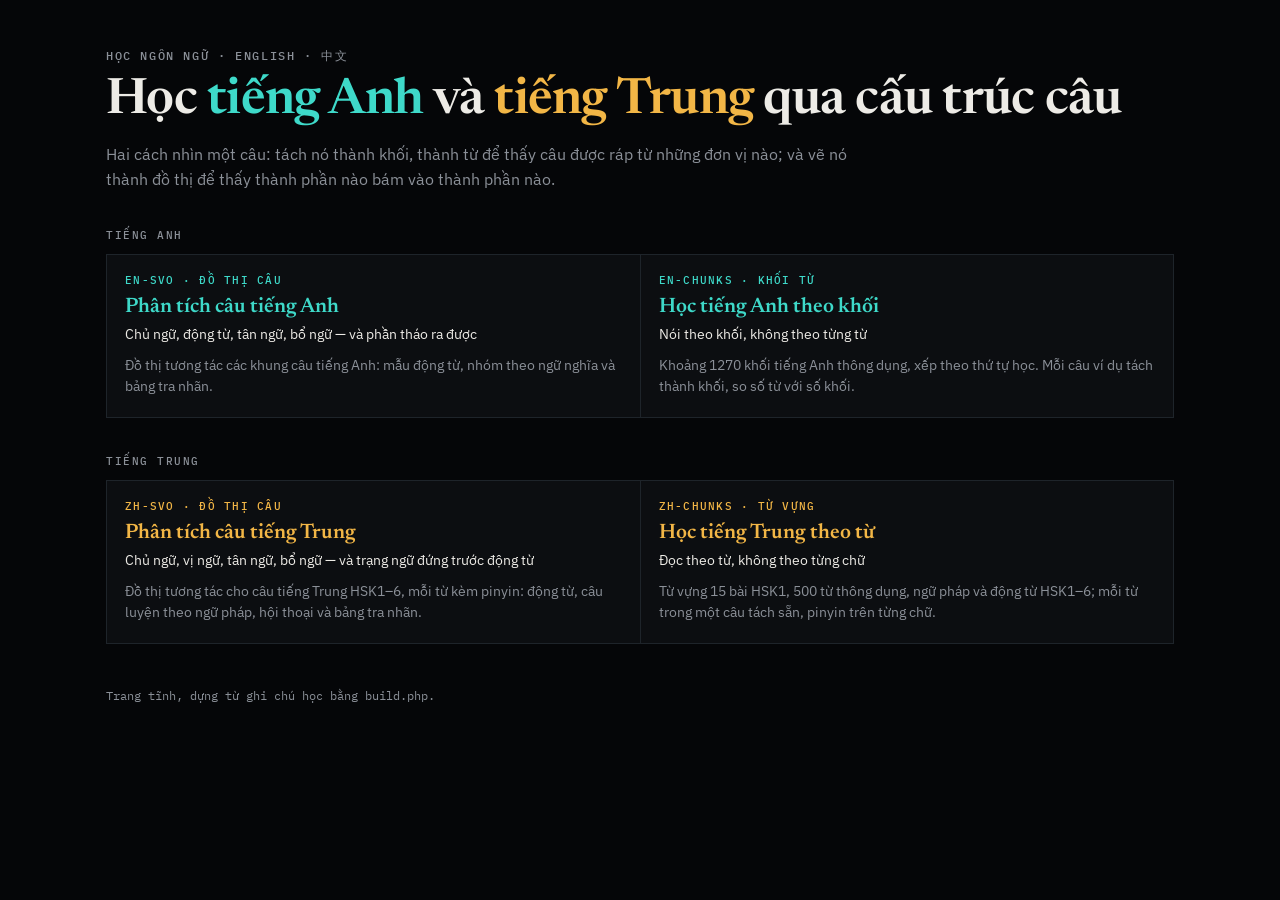
==== src/index.html @ 4fbbf84d "Trang tĩnh học tiếng Anh và tiếng Trung, tách khỏi webservice Bốn site (en-svo, en-chunks, zh-svo, z" ====
<!doctype html>
<html lang="vi">
<head>
<meta charset="utf-8">
<meta name="viewport" content="width=device-width, initial-scale=1">
<title>Học ngôn ngữ</title>
<meta name="description" content="Học tiếng Anh và tiếng Trung qua cấu trúc câu và cụm từ: đồ thị câu, khối từ, pinyin trên từng chữ.">
<link rel="stylesheet" href="https://fonts.googleapis.com/css2?family=IBM+Plex+Mono:wght@400;500&family=IBM+Plex+Sans:wght@400;500;600&family=Newsreader:opsz,wght@6..72,400;6..72,600&display=swap">
<style>
  /* Cùng tông noir với bốn site bên dưới, không đổi theo sáng/tối của máy. */
  :root{
    --bg:#050608; --panel:#0C0E11; --panel2:#161B20; --ink:#EDEBE6; --muted:#8B9098; --line:#1E242A;
    --en:#3ED9C9; --zh:#F2B646;
  }
  *{box-sizing:border-box}
  body{margin:0; background:var(--bg); color:var(--ink);
    font:15px/1.55 "IBM Plex Sans", system-ui, -apple-system, "Segoe UI", sans-serif; -webkit-font-smoothing:antialiased}
  .wrap{max-width:1100px; margin:0 auto; padding:48px 16px 64px}
  .eyebrow{margin:0 0 10px; color:var(--muted); font:500 11.5px "IBM Plex Mono", monospace; letter-spacing:.14em; text-transform:uppercase}
  h1{margin:0 0 14px; font:600 clamp(30px, 5vw, 50px)/1.08 "Newsreader", Georgia, serif; letter-spacing:-.015em}
  h1 em{font-style:normal; color:var(--en)} h1 i{font-style:normal; color:var(--zh)}
  .lede{margin:0 0 36px; max-width:760px; color:var(--muted); font-size:16px}
  h2{margin:36px 0 12px; font:500 11px "IBM Plex Mono", monospace; letter-spacing:.14em; text-transform:uppercase; color:var(--muted)}
  .grid{display:grid; grid-template-columns:repeat(auto-fit, minmax(260px, 1fr)); gap:1px; background:var(--line); border:1px solid var(--line)}
  a.card{display:block; padding:18px 18px 20px; background:var(--panel); color:inherit; text-decoration:none; transition:background .12s}
  a.card:hover{background:var(--panel2)}
  a.card:focus-visible{outline:2px solid var(--k); outline-offset:-2px}
  .en{--k:var(--en)} .zh{--k:var(--zh)}
  .card .n{display:block; margin-bottom:8px; color:var(--k); font:500 10.5px "IBM Plex Mono", monospace; letter-spacing:.12em; text-transform:uppercase}
  .card h3{margin:0 0 4px; font:600 21px/1.2 "Newsreader", Georgia, serif; color:var(--k)}
  .card .tag{margin:0 0 10px; color:var(--ink); font-size:13.5px}
  .card p{margin:0; color:var(--muted); font-size:13.5px}
  footer{margin-top:44px; color:var(--muted); font:12px "IBM Plex Mono", monospace}
</style>
</head>
<body>
<div class="wrap">
  <p class="eyebrow">Học ngôn ngữ · <span lang="en">English</span> · <span lang="zh">中文</span></p>
  <h1>Học <em>tiếng Anh</em> và <i>tiếng Trung</i> qua cấu trúc câu</h1>
  <p class="lede">Hai cách nhìn một câu: tách nó thành khối, thành từ để thấy câu được ráp từ những đơn vị nào; và vẽ
    nó thành đồ thị để thấy thành phần nào bám vào thành phần nào.</p>

  <h2>Tiếng Anh</h2>
  <div class="grid">
    <a class="card en" href="en-svo/index.html">
      <span class="n">en-svo · đồ thị câu</span>
      <h3>Phân tích câu tiếng Anh</h3>
      <p class="tag">Chủ ngữ, động từ, tân ngữ, bổ ngữ — và phần tháo ra được</p>
      <p>Đồ thị tương tác các khung câu tiếng Anh: mẫu động từ, nhóm theo ngữ nghĩa và bảng tra nhãn.</p>
    </a>
    <a class="card en" href="en-chunks/index.html">
      <span class="n">en-chunks · khối từ</span>
      <h3>Học tiếng Anh theo khối</h3>
      <p class="tag">Nói theo khối, không theo từng từ</p>
      <p>Khoảng 1270 khối tiếng Anh thông dụng, xếp theo thứ tự học. Mỗi câu ví dụ tách thành khối, so số từ với số khối.</p>
    </a>
  </div>

  <h2>Tiếng Trung</h2>
  <div class="grid">
    <a class="card zh" href="zh-svo/index.html">
      <span class="n">zh-svo · đồ thị câu</span>
      <h3>Phân tích câu tiếng Trung</h3>
      <p class="tag">Chủ ngữ, vị ngữ, tân ngữ, bổ ngữ — và trạng ngữ đứng trước động từ</p>
      <p>Đồ thị tương tác cho câu tiếng Trung HSK1–6, mỗi từ kèm pinyin: động từ, câu luyện theo ngữ pháp, hội thoại và bảng tra nhãn.</p>
    </a>
    <a class="card zh" href="zh-chunks/index.html">
      <span class="n">zh-chunks · từ vựng</span>
      <h3>Học tiếng Trung theo từ</h3>
      <p class="tag">Đọc theo từ, không theo từng chữ</p>
      <p>Từ vựng 15 bài HSK1, 500 từ thông dụng, ngữ pháp và động từ HSK1–6; mỗi từ trong một câu tách sẵn, pinyin trên từng chữ.</p>
    </a>
  </div>

  <footer>Trang tĩnh, dựng từ ghi chú học bằng build.php.</footer>
</div>
</body>
</html>
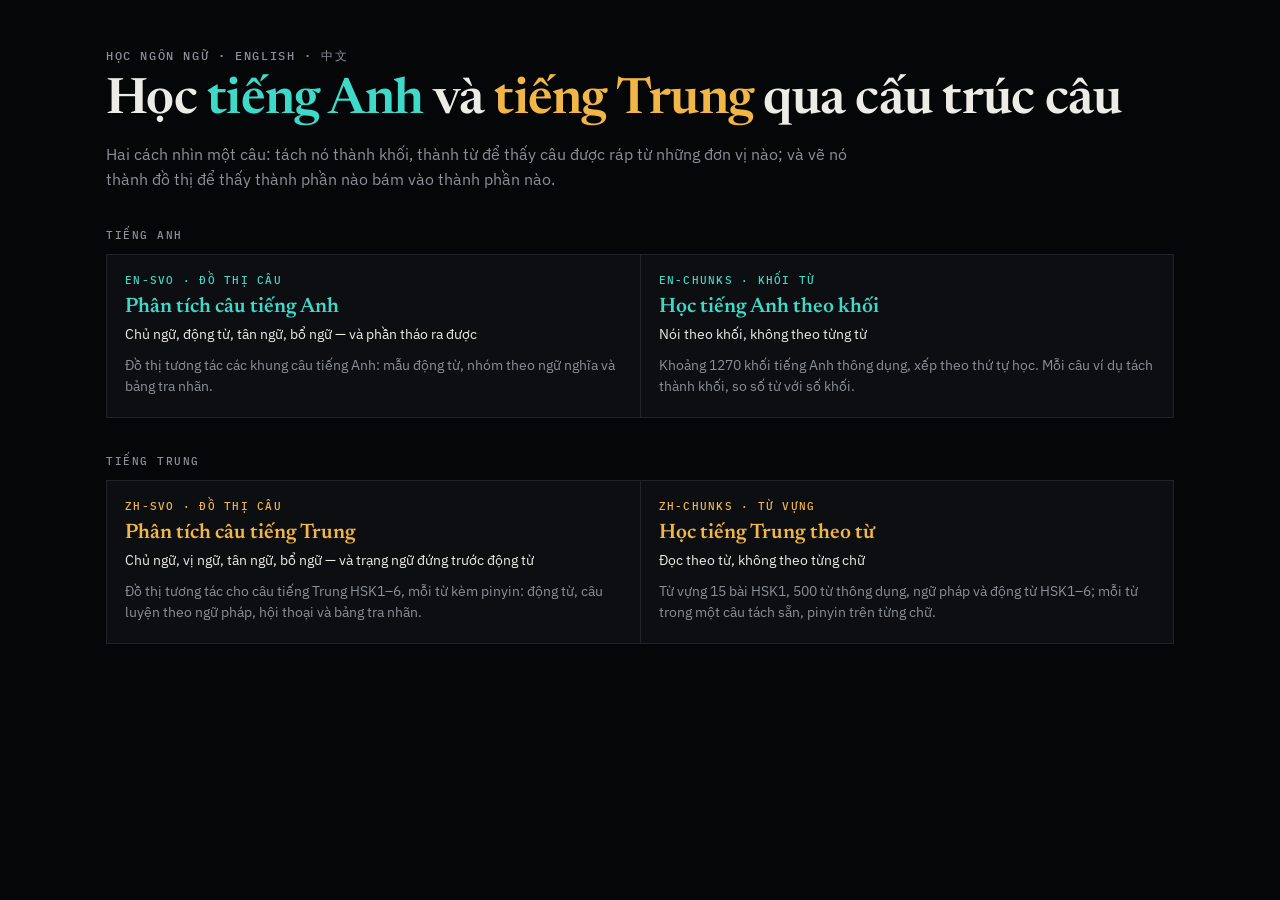
==== commit 95b2c6ff: "Bỏ dòng chú thích ở chân trang mục lục Co-Authored-By: Claude Opus 5.5 <noreply@anthropic.com>" ====
--- a/src/index.html
+++ b/src/index.html
@@ -30,7 +30,6 @@
   .card h3{margin:0 0 4px; font:600 21px/1.2 "Newsreader", Georgia, serif; color:var(--k)}
   .card .tag{margin:0 0 10px; color:var(--ink); font-size:13.5px}
   .card p{margin:0; color:var(--muted); font-size:13.5px}
-  footer{margin-top:44px; color:var(--muted); font:12px "IBM Plex Mono", monospace}
 </style>
 </head>
 <body>
@@ -72,7 +71,6 @@
     </a>
   </div>
 
-  <footer>Trang tĩnh, dựng từ ghi chú học bằng build.php.</footer>
 </div>
 </body>
 </html>
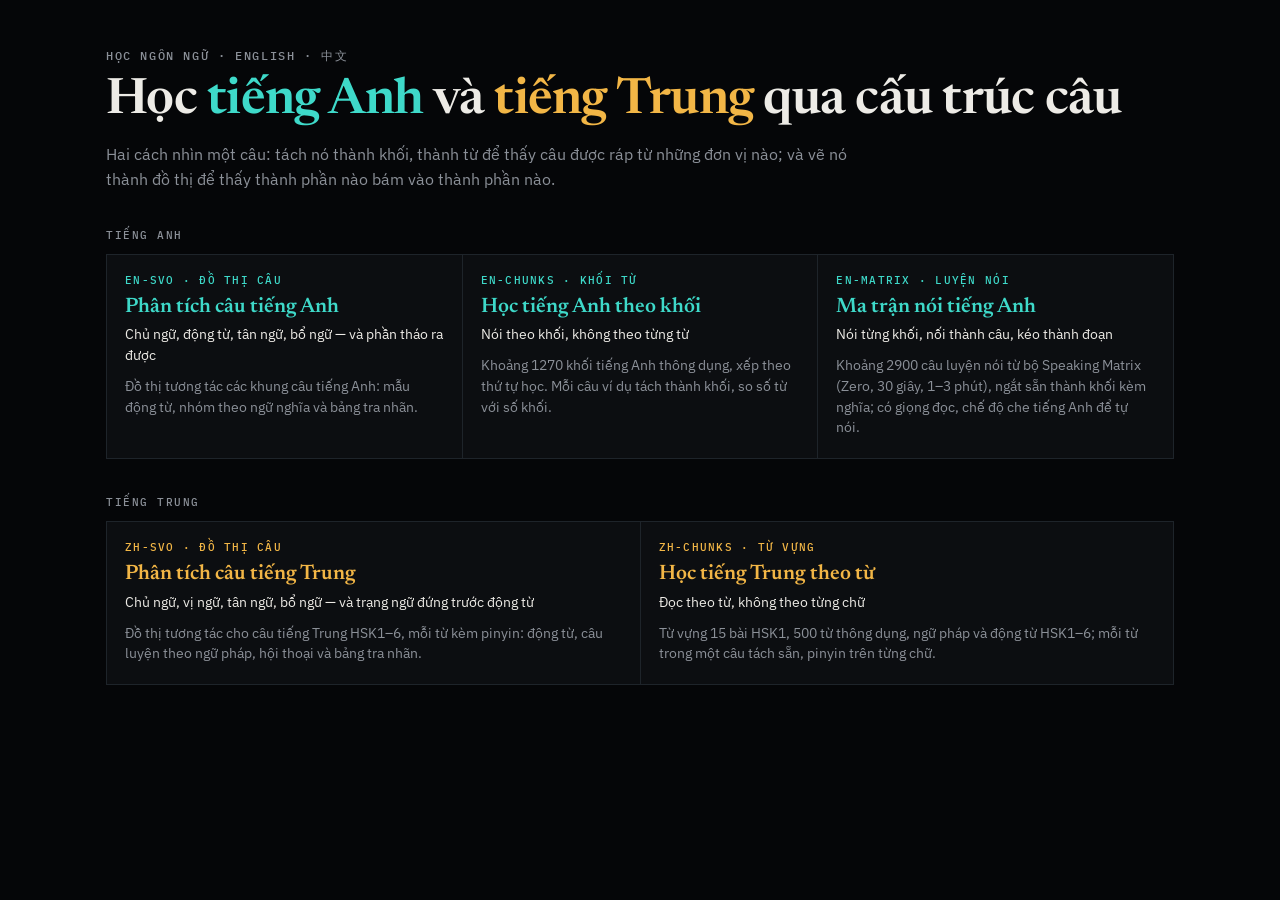
==== commit 2f1fc638: "Thêm trang luyện nói Speaking Matrix; site thành file tĩnh - en-matrix: ~2900 câu luyện nói từ năm c" ====
--- a/src/index.html
+++ b/src/index.html
@@ -53,6 +53,12 @@
       <p class="tag">Nói theo khối, không theo từng từ</p>
       <p>Khoảng 1270 khối tiếng Anh thông dụng, xếp theo thứ tự học. Mỗi câu ví dụ tách thành khối, so số từ với số khối.</p>
     </a>
+    <a class="card en" href="en-matrix/index.html">
+      <span class="n">en-matrix · luyện nói</span>
+      <h3>Ma trận nói tiếng Anh</h3>
+      <p class="tag">Nói từng khối, nối thành câu, kéo thành đoạn</p>
+      <p>Khoảng 2900 câu luyện nói từ bộ Speaking Matrix (Zero, 30 giây, 1–3 phút), ngắt sẵn thành khối kèm nghĩa; có giọng đọc, chế độ che tiếng Anh để tự nói.</p>
+    </a>
   </div>
 
   <h2>Tiếng Trung</h2>
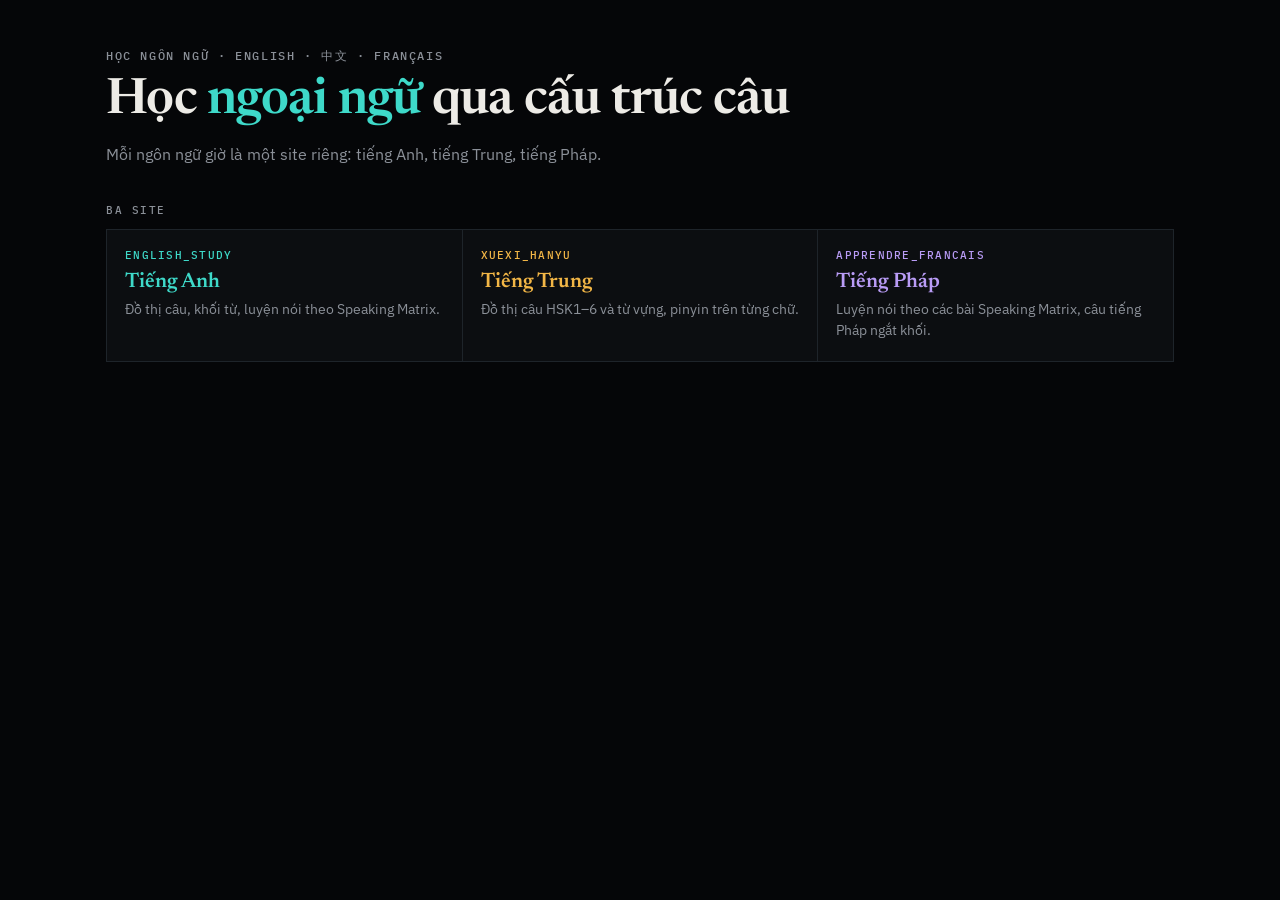
==== commit 5612b3fd: "Chỉ còn trang mục lục: tách thành english_study, xuexi_hanyu, apprendre_francais Các đường dẫn cũ gi" ====
--- a/src/index.html
+++ b/src/index.html
@@ -4,13 +4,12 @@
 <meta charset="utf-8">
 <meta name="viewport" content="width=device-width, initial-scale=1">
 <title>Học ngôn ngữ</title>
-<meta name="description" content="Học tiếng Anh và tiếng Trung qua cấu trúc câu và cụm từ: đồ thị câu, khối từ, pinyin trên từng chữ.">
 <link rel="stylesheet" href="https://fonts.googleapis.com/css2?family=IBM+Plex+Mono:wght@400;500&family=IBM+Plex+Sans:wght@400;500;600&family=Newsreader:opsz,wght@6..72,400;6..72,600&display=swap">
 <style>
-  /* Cùng tông noir với bốn site bên dưới, không đổi theo sáng/tối của máy. */
+  /* Tông noir như các trang bên dưới, không đổi theo sáng/tối của máy. */
   :root{
     --bg:#050608; --panel:#0C0E11; --panel2:#161B20; --ink:#EDEBE6; --muted:#8B9098; --line:#1E242A;
-    --en:#3ED9C9; --zh:#F2B646;
+    --en:#3ED9C9; --zh:#F2B646; --fr:#B99CF6;
   }
   *{box-sizing:border-box}
   body{margin:0; background:var(--bg); color:var(--ink);
@@ -18,14 +17,14 @@
   .wrap{max-width:1100px; margin:0 auto; padding:48px 16px 64px}
   .eyebrow{margin:0 0 10px; color:var(--muted); font:500 11.5px "IBM Plex Mono", monospace; letter-spacing:.14em; text-transform:uppercase}
   h1{margin:0 0 14px; font:600 clamp(30px, 5vw, 50px)/1.08 "Newsreader", Georgia, serif; letter-spacing:-.015em}
-  h1 em{font-style:normal; color:var(--en)} h1 i{font-style:normal; color:var(--zh)}
+  h1 em{font-style:normal; color:var(--k)}
   .lede{margin:0 0 36px; max-width:760px; color:var(--muted); font-size:16px}
   h2{margin:36px 0 12px; font:500 11px "IBM Plex Mono", monospace; letter-spacing:.14em; text-transform:uppercase; color:var(--muted)}
   .grid{display:grid; grid-template-columns:repeat(auto-fit, minmax(260px, 1fr)); gap:1px; background:var(--line); border:1px solid var(--line)}
   a.card{display:block; padding:18px 18px 20px; background:var(--panel); color:inherit; text-decoration:none; transition:background .12s}
   a.card:hover{background:var(--panel2)}
   a.card:focus-visible{outline:2px solid var(--k); outline-offset:-2px}
-  .en{--k:var(--en)} .zh{--k:var(--zh)}
+  .en{--k:var(--en)} .zh{--k:var(--zh)} .fr{--k:var(--fr)}
   .card .n{display:block; margin-bottom:8px; color:var(--k); font:500 10.5px "IBM Plex Mono", monospace; letter-spacing:.12em; text-transform:uppercase}
   .card h3{margin:0 0 4px; font:600 21px/1.2 "Newsreader", Georgia, serif; color:var(--k)}
   .card .tag{margin:0 0 10px; color:var(--ink); font-size:13.5px}
@@ -33,47 +32,27 @@
 </style>
 </head>
 <body>
-<div class="wrap">
-  <p class="eyebrow">Học ngôn ngữ · <span lang="en">English</span> · <span lang="zh">中文</span></p>
-  <h1>Học <em>tiếng Anh</em> và <i>tiếng Trung</i> qua cấu trúc câu</h1>
-  <p class="lede">Hai cách nhìn một câu: tách nó thành khối, thành từ để thấy câu được ráp từ những đơn vị nào; và vẽ
-    nó thành đồ thị để thấy thành phần nào bám vào thành phần nào.</p>
+<div class="wrap en">
+  <p class="eyebrow">Học ngôn ngữ · <span lang="en">English</span> · <span lang="zh">中文</span> · <span lang="fr">Français</span></p>
+  <h1>Học <em>ngoại ngữ</em> qua cấu trúc câu</h1>
+  <p class="lede">Mỗi ngôn ngữ giờ là một site riêng: tiếng Anh, tiếng Trung, tiếng Pháp.</p>
 
-  <h2>Tiếng Anh</h2>
+  <h2>Ba site</h2>
   <div class="grid">
-    <a class="card en" href="en-svo/index.html">
-      <span class="n">en-svo · đồ thị câu</span>
-      <h3>Phân tích câu tiếng Anh</h3>
-      <p class="tag">Chủ ngữ, động từ, tân ngữ, bổ ngữ — và phần tháo ra được</p>
-      <p>Đồ thị tương tác các khung câu tiếng Anh: mẫu động từ, nhóm theo ngữ nghĩa và bảng tra nhãn.</p>
+    <a class="card en" href="https://tmn281196.github.io/english_study/">
+      <span class="n">english_study</span>
+      <h3>Tiếng Anh</h3>
+      <p>Đồ thị câu, khối từ, luyện nói theo Speaking Matrix.</p>
     </a>
-    <a class="card en" href="en-chunks/index.html">
-      <span class="n">en-chunks · khối từ</span>
-      <h3>Học tiếng Anh theo khối</h3>
-      <p class="tag">Nói theo khối, không theo từng từ</p>
-      <p>Khoảng 1270 khối tiếng Anh thông dụng, xếp theo thứ tự học. Mỗi câu ví dụ tách thành khối, so số từ với số khối.</p>
+    <a class="card zh" href="https://tmn281196.github.io/xuexi_hanyu/">
+      <span class="n">xuexi_hanyu</span>
+      <h3>Tiếng Trung</h3>
+      <p>Đồ thị câu HSK1–6 và từ vựng, pinyin trên từng chữ.</p>
     </a>
-    <a class="card en" href="en-matrix/index.html">
-      <span class="n">en-matrix · luyện nói</span>
-      <h3>Ma trận nói tiếng Anh</h3>
-      <p class="tag">Nói từng khối, nối thành câu, kéo thành đoạn</p>
-      <p>Khoảng 2900 câu luyện nói từ bộ Speaking Matrix (Zero, 30 giây, 1–3 phút), ngắt sẵn thành khối kèm nghĩa; có giọng đọc, chế độ che tiếng Anh để tự nói.</p>
-    </a>
-  </div>
-
-  <h2>Tiếng Trung</h2>
-  <div class="grid">
-    <a class="card zh" href="zh-svo/index.html">
-      <span class="n">zh-svo · đồ thị câu</span>
-      <h3>Phân tích câu tiếng Trung</h3>
-      <p class="tag">Chủ ngữ, vị ngữ, tân ngữ, bổ ngữ — và trạng ngữ đứng trước động từ</p>
-      <p>Đồ thị tương tác cho câu tiếng Trung HSK1–6, mỗi từ kèm pinyin: động từ, câu luyện theo ngữ pháp, hội thoại và bảng tra nhãn.</p>
-    </a>
-    <a class="card zh" href="zh-chunks/index.html">
-      <span class="n">zh-chunks · từ vựng</span>
-      <h3>Học tiếng Trung theo từ</h3>
-      <p class="tag">Đọc theo từ, không theo từng chữ</p>
-      <p>Từ vựng 15 bài HSK1, 500 từ thông dụng, ngữ pháp và động từ HSK1–6; mỗi từ trong một câu tách sẵn, pinyin trên từng chữ.</p>
+    <a class="card fr" href="https://tmn281196.github.io/apprendre_francais/">
+      <span class="n">apprendre_francais</span>
+      <h3>Tiếng Pháp</h3>
+      <p>Luyện nói theo các bài Speaking Matrix, câu tiếng Pháp ngắt khối.</p>
     </a>
   </div>
 
